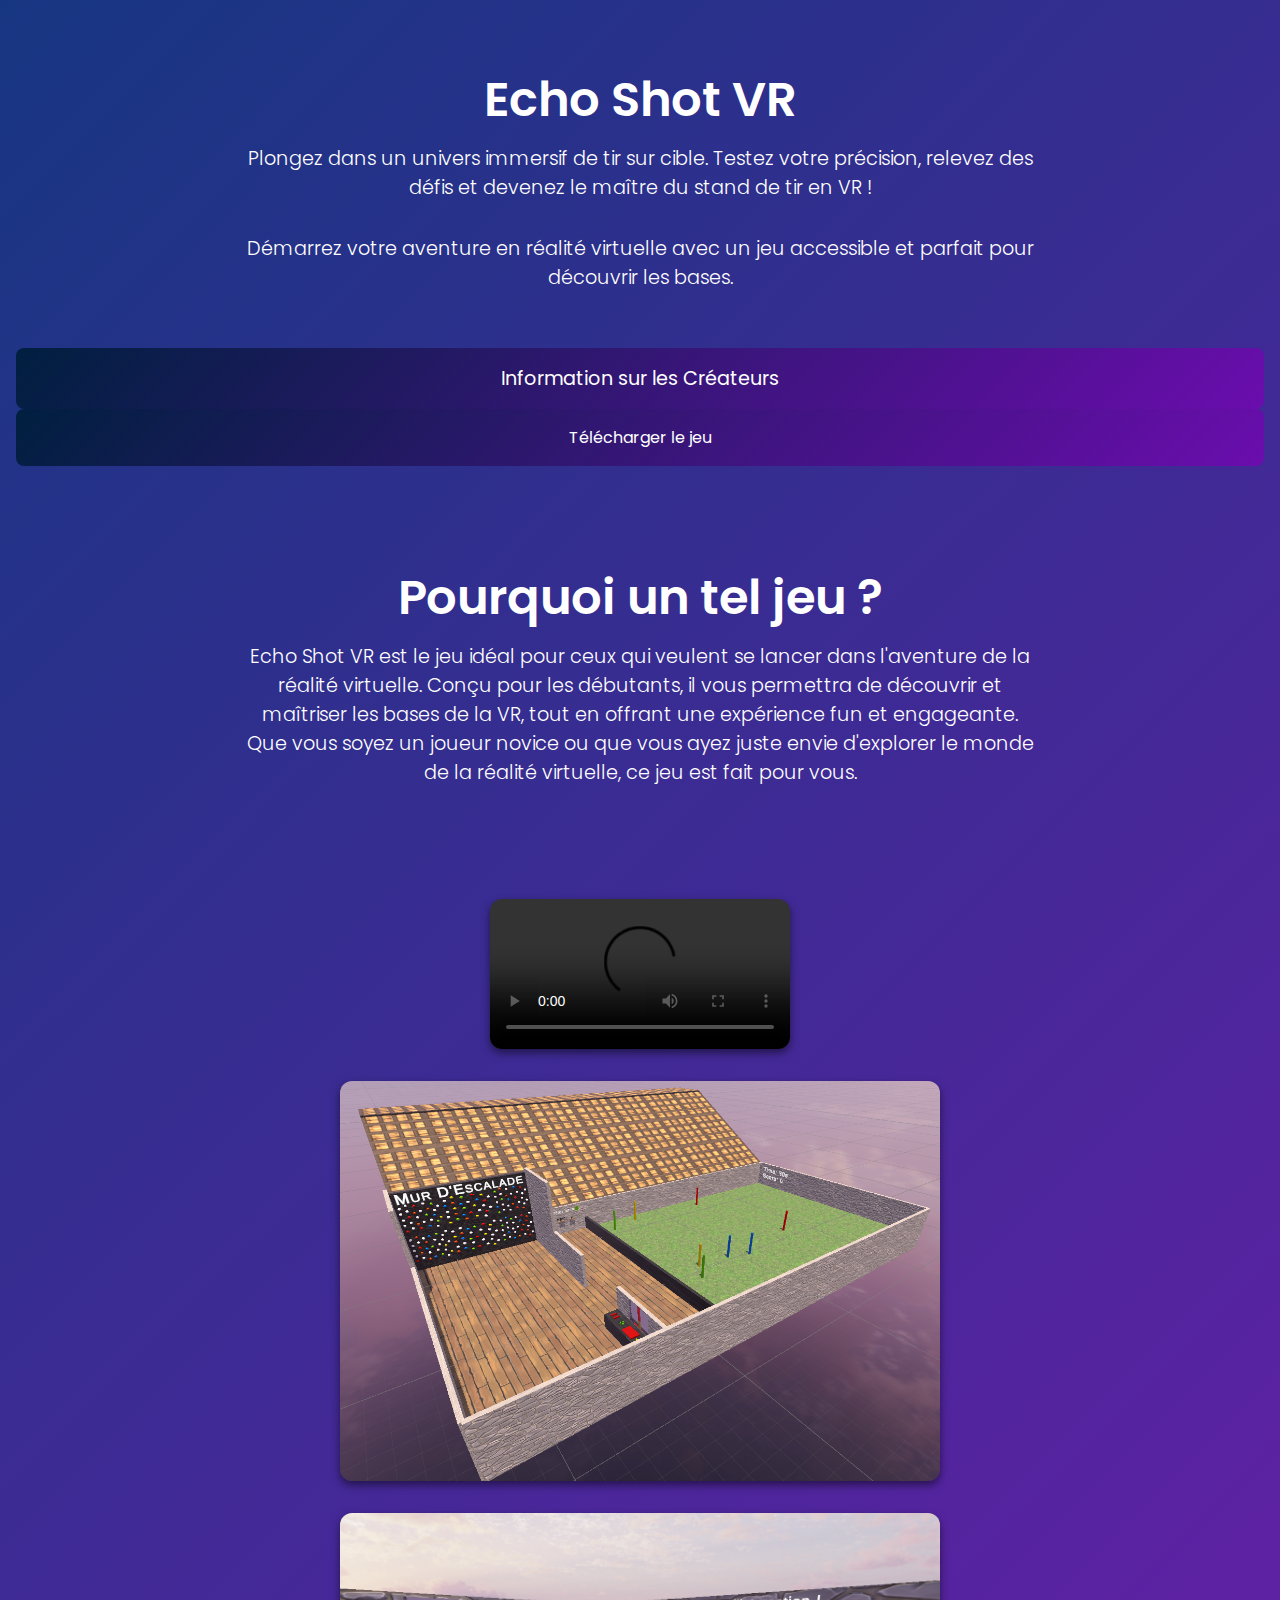
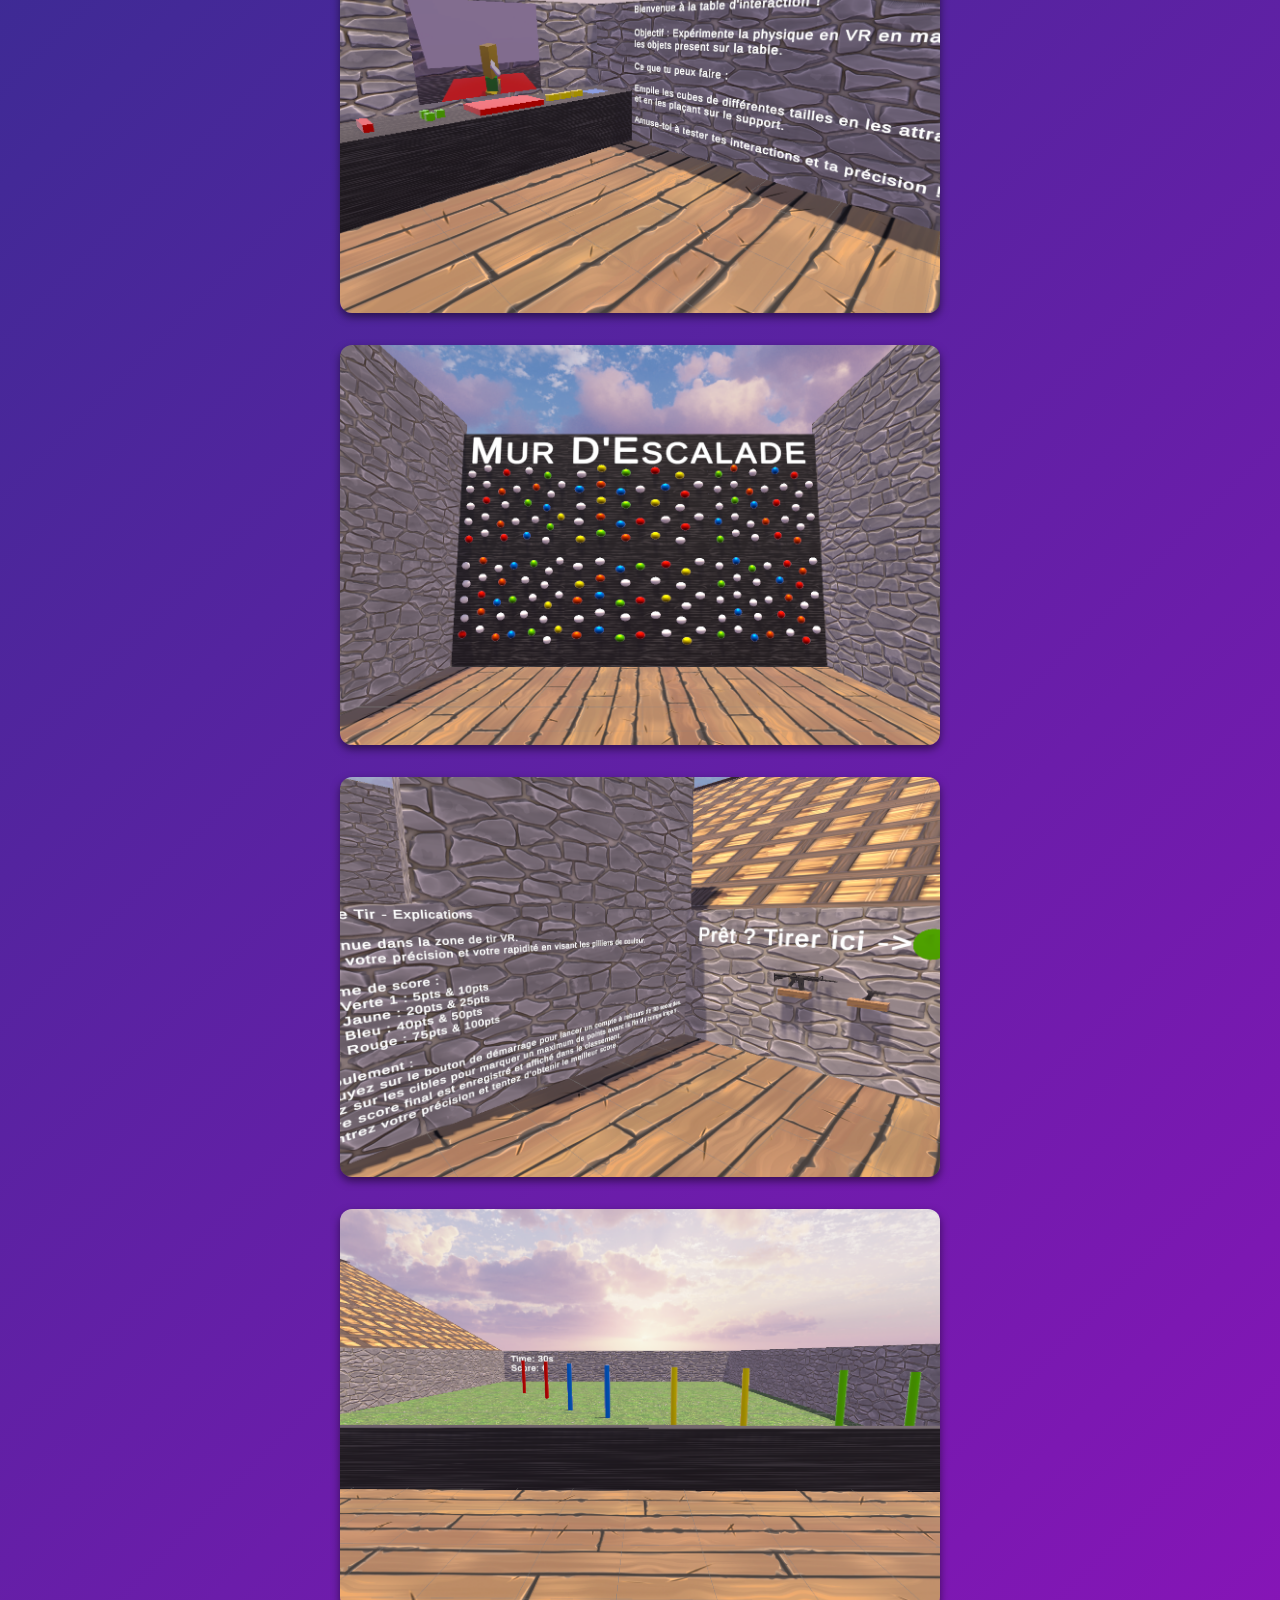
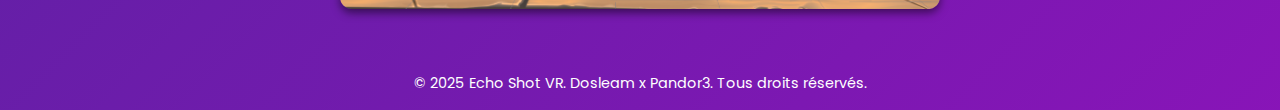
==== index.html @ 3ac8a41d "update" ====
<!DOCTYPE html>
<html lang="fr">
<head>
    <meta charset="UTF-8">
    <meta name="viewport" content="width=device-width, initial-scale=1.0">
    <title>Echo Shot VR - Immersion et précision</title>
    <link rel="stylesheet" href="style_echo_shot_vr.css">
</head>
<body>
    <header>
        <h1>Echo Shot VR</h1>
        <p>Plongez dans un univers immersif de tir sur cible. Testez votre précision, relevez des défis et devenez le maître du stand de tir en VR !</p>
        <p>Démarrez votre aventure en réalité virtuelle avec un jeu accessible et parfait pour découvrir les bases.</p>
        <a href="creators.html" class="btn-creators">Information sur les Créateurs</a>
        <a href="https://github.com/dosleam/Demoday.git" class="btn-download" target="_blank">Télécharger le jeu</a>
    </header>

    <header>
        <h1>Pourquoi un tel jeu ?</h1>
        <p>Echo Shot VR est le jeu idéal pour ceux qui veulent se lancer dans l'aventure de la réalité virtuelle. Conçu pour les débutants, il vous permettra de découvrir et maîtriser les bases de la VR, tout en offrant une expérience fun et engageante. Que vous soyez un joueur novice ou que vous ayez juste envie d'explorer le monde de la réalité virtuelle, ce jeu est fait pour vous.</p>
    </header>

    <section class="media-container">
        <video class="video-presentation" controls>
            <source src="../Video/Presentation.mp4" type="video/mp4">
            Votre navigateur ne supporte pas la lecture de vidéo.
        </video>
        <div class="image-gallery">
            <div class="image-item">
                <div class="flip-card" onclick="this.classList.toggle('flipped')">
                    <div class="flip-card-inner">
                        <div class="flip-card-front">
                            <img src="../Image/screen5.png" alt="Image 1">
                        </div>
                        <div class="flip-card-back">
                            <p>Vue panoramique de la carte complète du jeu, dévoilant l'ensemble du terrain de jeu immersif et ses diverses zones interactives.</p>
                        </div>
                    </div>
                </div>
            </div>
            <div class="image-item">
                <div class="flip-card" onclick="this.classList.toggle('flipped')">
                    <div class="flip-card-inner">
                        <div class="flip-card-front">
                            <img src="../Image/screen1.png" alt="Image 2">
                        </div>
                        <div class="flip-card-back">
                            <p>Table d'interaction dans le jeu, permettant au joueur de saisir et manipuler des objets avec précision dans l'environnement virtuel.</p>
                        </div>
                    </div>
                </div>
            </div>
            <div class="image-item">
                <div class="flip-card" onclick="this.classList.toggle('flipped')">
                    <div class="flip-card-inner">
                        <div class="flip-card-front">
                            <img src="../Image/screen2.png" alt="Image 3">
                        </div>
                        <div class="flip-card-back">
                            <p>Un mur d'escalade réaliste, offrant un défi physique au joueur, avec des prises de couleurs variées pour une expérience immersive.</p>
                        </div>
                    </div>
                </div>
            </div>
            <div class="image-item">
                <div class="flip-card" onclick="this.classList.toggle('flipped')">
                    <div class="flip-card-inner">
                        <div class="flip-card-front">
                            <img src="../Image/screen3.png" alt="Image 4">
                        </div>
                        <div class="flip-card-back">
                            <p>La zone d'armement du stand de tir, où le joueur peut sélectionner son arme avant de relever des défis de tir.</p>
                        </div>
                    </div>
                </div>
            </div>
            <div class="image-item">
                <div class="flip-card" onclick="this.classList.toggle('flipped')">
                    <div class="flip-card-inner">
                        <div class="flip-card-front">
                            <img src="../Image/screen4.png" alt="Image 5">
                        </div>
                        <div class="flip-card-back">
                            <p>Zone de tir dédiée, avec des cibles à atteindre pour tester la précision du joueur et marquer le plus de points !</p>
                        </div>
                    </div>
                </div>
            </div>
        </div>
    </section>

    <footer>
        &copy; 2025 Echo Shot VR. Dosleam x Pandor3. Tous droits réservés.
    </footer>
    <script src="script.js"></script>
</body>
</html>
---- style_echo_shot_vr.css ----
@import url('https://fonts.googleapis.com/css2?family=Poppins:wght@300;400;600&display=swap');

body {
    font-family: 'Poppins', sans-serif;
    margin: 0;
    padding: 0;
    box-sizing: border-box;
    background: linear-gradient(135deg, #001f3f, #6a0dad);
    color: #fff;
    text-align: center;
    overflow-x: hidden;
    display: flex;
    flex-direction: column;
    min-height: 100vh;
    transition: background 0.5s ease-in-out;
}

header {
    padding: 2rem 1rem;
    flex: 1;
    display: flex;
    flex-direction: column;
    justify-content: center;
}

h1 {
    font-size: 3rem;
    margin-bottom: 0.5rem;
    font-weight: 600;
}

p {
    font-size: 1.2rem;
    max-width: 800px;
    margin: 0 auto 2rem;
    font-weight: 300;
}

.btn-download {
    display: inline-block;
    padding: 1rem 2rem;
    background: linear-gradient(135deg, #001f3f, #6a0dad);
    color: white;
    text-decoration: none;
    border-radius: 8px;
    transition: background 0.3s;
    font-weight: 400;
}

.btn-download:hover {
    background: linear-gradient(135deg, #6a0dad, #001f3f);
}

.media-container {
    margin: 3rem 0;
    display: flex;
    flex-direction: column;
    align-items: center;
    gap: 2rem;
}

.video-presentation {
    max-width: 80%;
    border-radius: 12px;
    box-shadow: 0 4px 8px rgba(0, 0, 0, 0.5);
}

.image-gallery {
    display: flex;
    flex-direction: column;  /* Disposition en colonne */
    justify-content: center;
    align-items: center;  /* Centre les éléments horizontalement */
    gap: 2rem;
    height: auto;  /* La hauteur s'ajustera selon le contenu */
}

.image-item {
    width: 600px;  /* Taille des images */
    height: 400px;
    display: flex;
    justify-content: center;  /* Centre l'image horizontalement */
    align-items: center;  /* Centre l'image verticalement */
}

.flip-card {
    width: 100%;
    height: 100%;
    perspective: 1000px;
}

.flip-card-inner {
    position: relative;
    width: 100%;
    height: 100%;
    transform-style: preserve-3d;
    transition: transform 0.6s;
}

.flip-card.flipped .flip-card-inner {
    transform: rotateY(180deg);
}

.flip-card-front,
.flip-card-back {
    position: absolute;
    width: 100%;
    height: 100%;
    backface-visibility: hidden;
}

.flip-card-front img {
    width: 100%;
    height: 100%;
    object-fit: cover;
    border-radius: 12px;
    box-shadow: 0 4px 8px rgba(0, 0, 0, 0.5);
}

.flip-card-back {
    background: rgba(0, 0, 0, 0.7);
    color: white;
    display: flex;
    justify-content: center;
    align-items: center;
    border-radius: 12px;
    font-size: 1rem;
    padding: 1rem;
    text-align: center;
    transform: rotateY(180deg); /* Assure que le dos soit retourné correctement */
}

footer {
    padding: 1rem;
    font-size: 0.9rem;
    text-align: center;
    margin-top: auto;
}

.btn-creators {
    display: inline-block;
    padding: 1rem 2rem;
    background: linear-gradient(135deg, #001f3f, #6a0dad);
    color: white;
    text-decoration: none;
    border-radius: 8px;
    transition: background 0.3s;
    font-weight: 400;
    font-size: 1.2rem;
    margin-top: 1.5rem;
}

.btn-creators:hover {
    background: linear-gradient(135deg, #6a0dad, #001f3f);
}
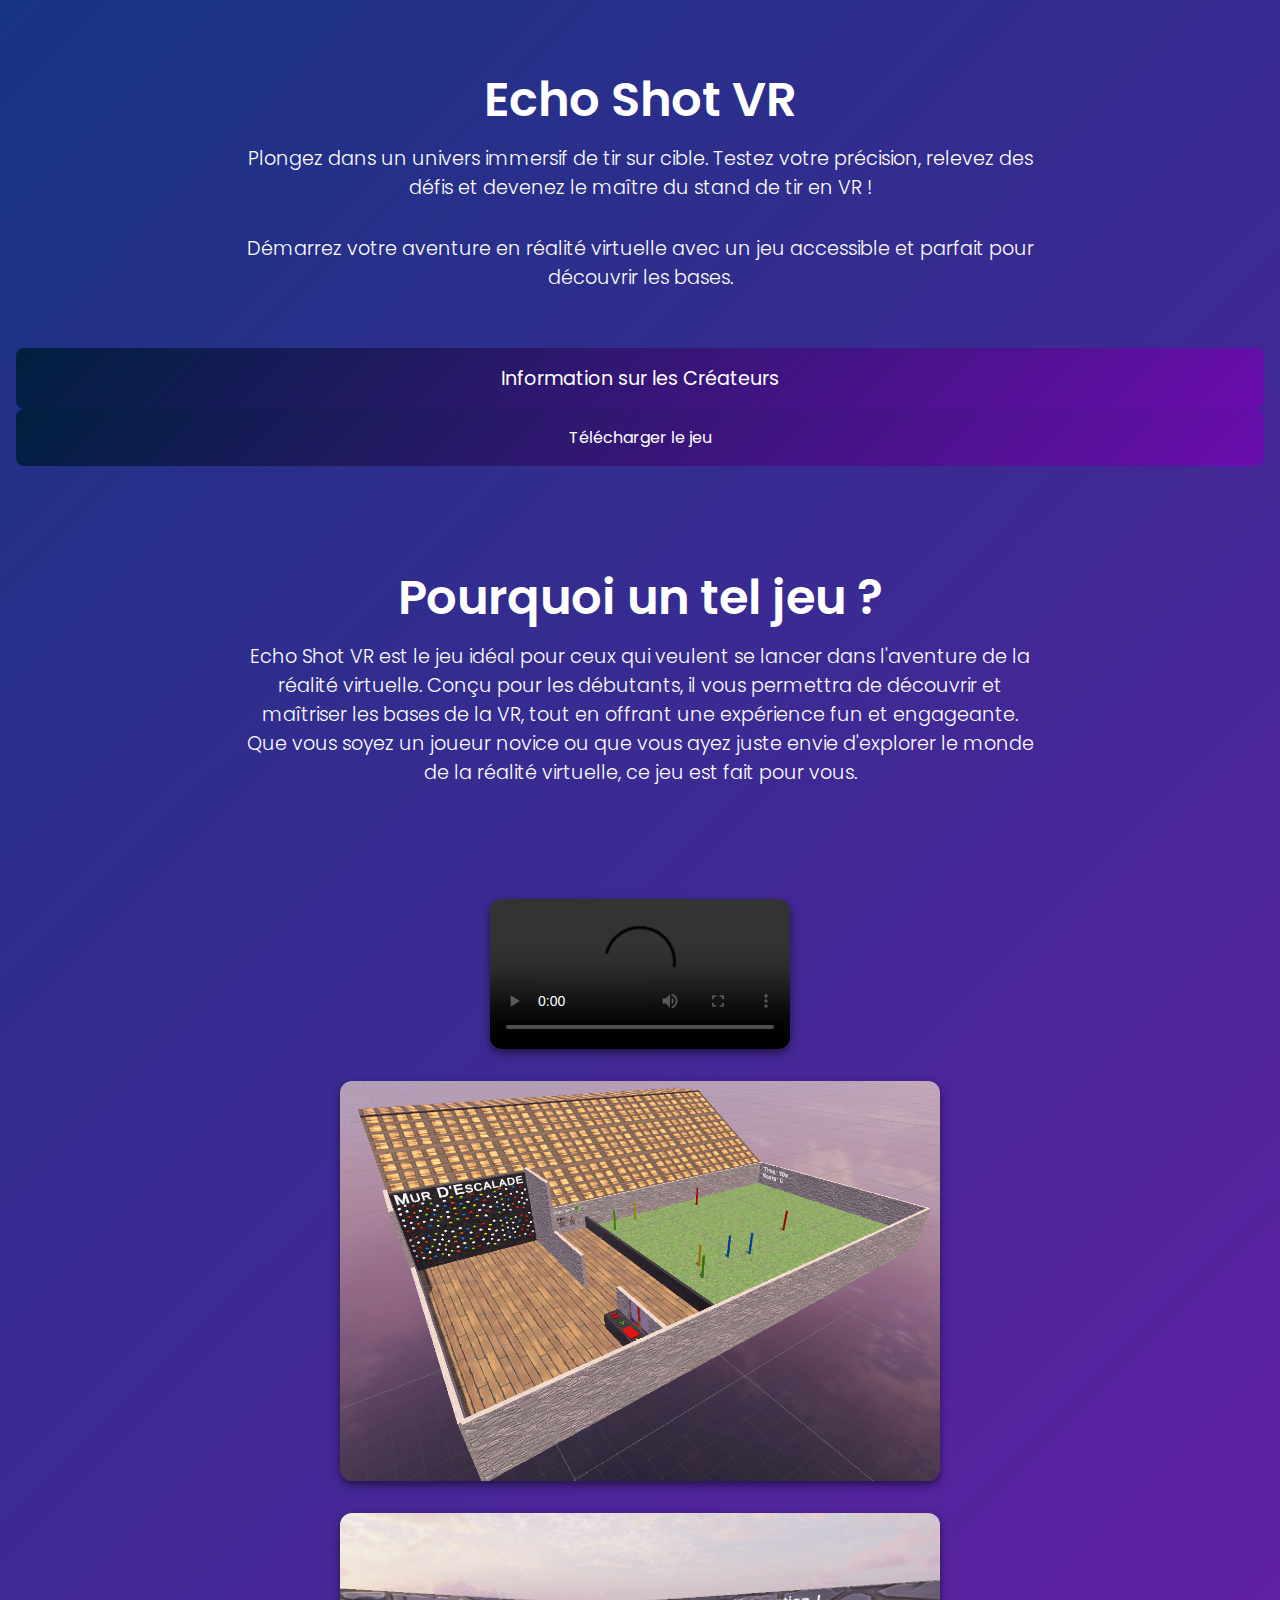
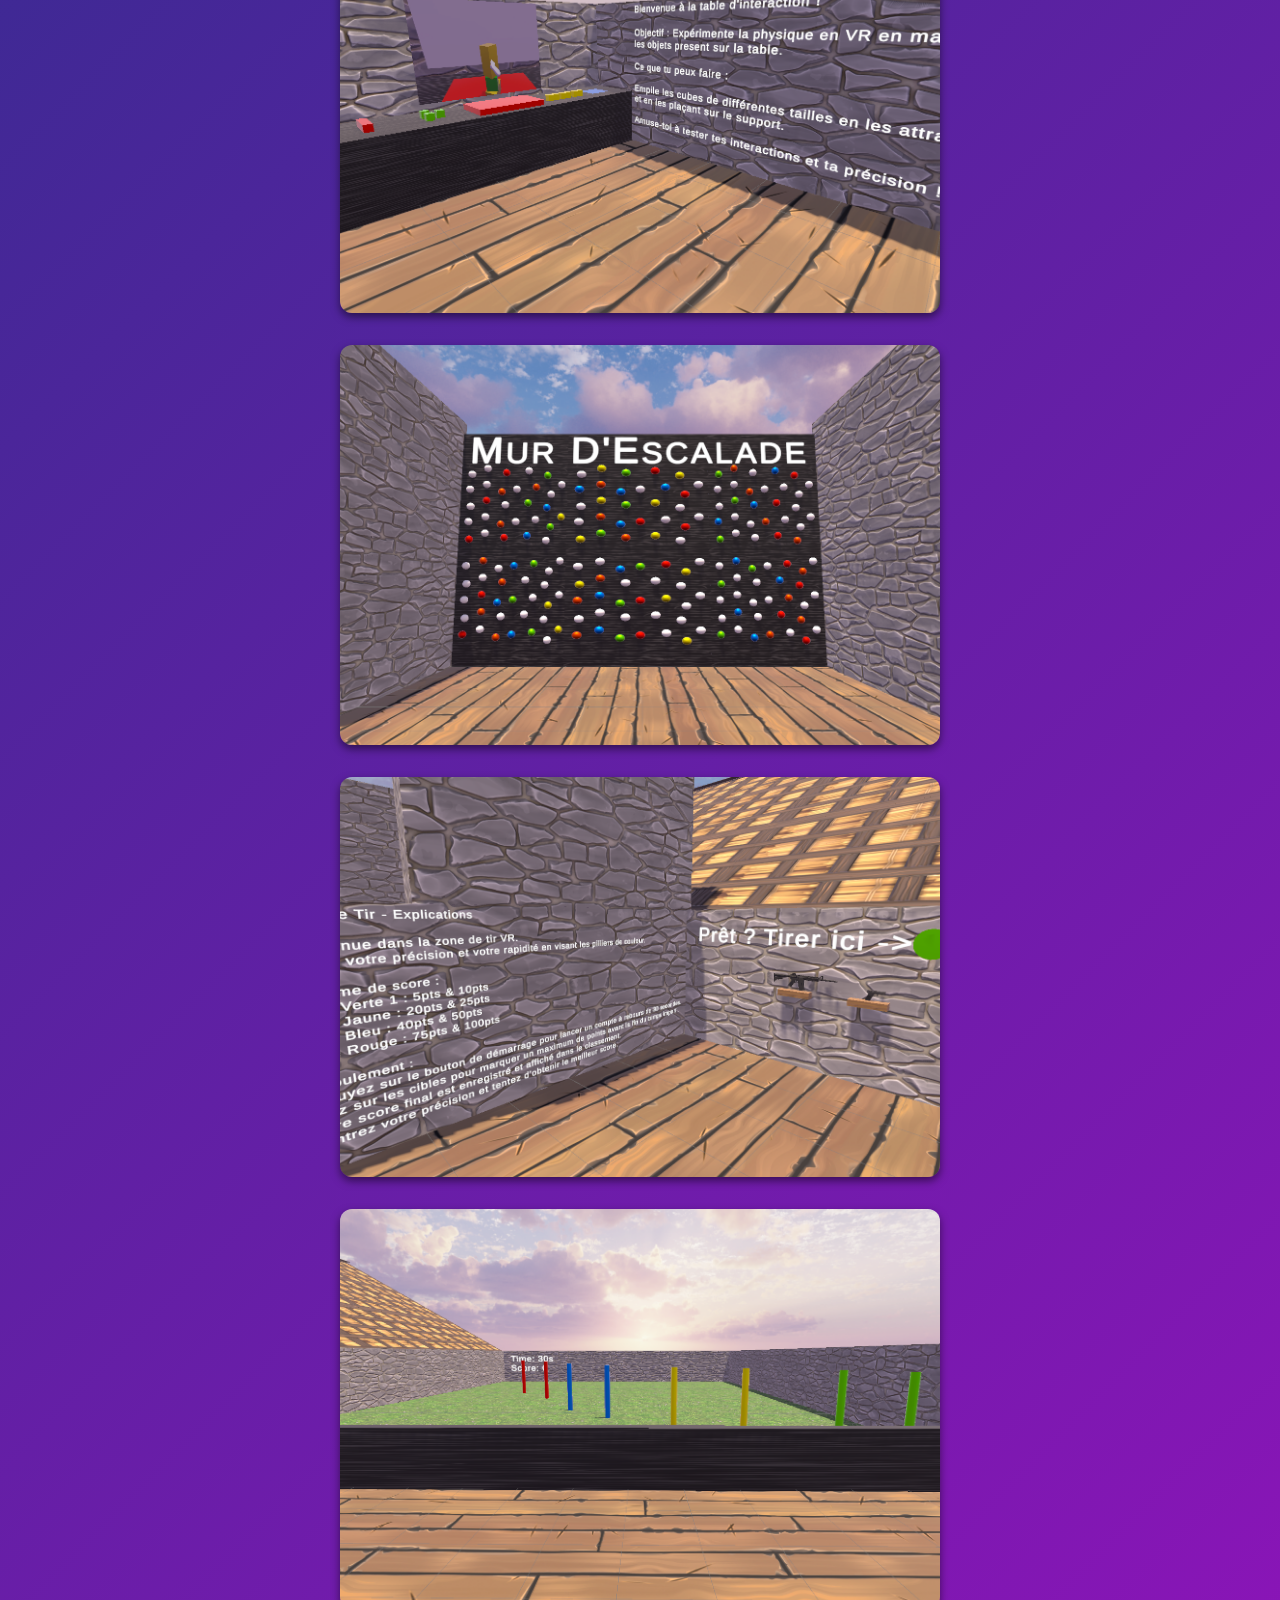
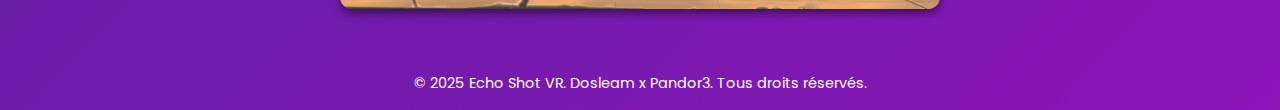
==== commit f03b1887: "update" ====
--- a/index.html
+++ b/index.html
@@ -22,7 +22,7 @@
 
     <section class="media-container">
         <video class="video-presentation" controls>
-            <source src="../Video/Presentation.mp4" type="video/mp4">
+            <source src="Video/Presentation.mp4" type="video/mp4">
             Votre navigateur ne supporte pas la lecture de vidéo.
         </video>
         <div class="image-gallery">
@@ -30,7 +30,7 @@
                 <div class="flip-card" onclick="this.classList.toggle('flipped')">
                     <div class="flip-card-inner">
                         <div class="flip-card-front">
-                            <img src="../Image/screen5.png" alt="Image 1">
+                            <img src="Image/screen5.png" alt="Image 1">
                         </div>
                         <div class="flip-card-back">
                             <p>Vue panoramique de la carte complète du jeu, dévoilant l'ensemble du terrain de jeu immersif et ses diverses zones interactives.</p>
@@ -42,7 +42,7 @@
                 <div class="flip-card" onclick="this.classList.toggle('flipped')">
                     <div class="flip-card-inner">
                         <div class="flip-card-front">
-                            <img src="../Image/screen1.png" alt="Image 2">
+                            <img src="Image/screen1.png" alt="Image 2">
                         </div>
                         <div class="flip-card-back">
                             <p>Table d'interaction dans le jeu, permettant au joueur de saisir et manipuler des objets avec précision dans l'environnement virtuel.</p>
@@ -54,7 +54,7 @@
                 <div class="flip-card" onclick="this.classList.toggle('flipped')">
                     <div class="flip-card-inner">
                         <div class="flip-card-front">
-                            <img src="../Image/screen2.png" alt="Image 3">
+                            <img src="Image/screen2.png" alt="Image 3">
                         </div>
                         <div class="flip-card-back">
                             <p>Un mur d'escalade réaliste, offrant un défi physique au joueur, avec des prises de couleurs variées pour une expérience immersive.</p>
@@ -66,7 +66,7 @@
                 <div class="flip-card" onclick="this.classList.toggle('flipped')">
                     <div class="flip-card-inner">
                         <div class="flip-card-front">
-                            <img src="../Image/screen3.png" alt="Image 4">
+                            <img src="Image/screen3.png" alt="Image 4">
                         </div>
                         <div class="flip-card-back">
                             <p>La zone d'armement du stand de tir, où le joueur peut sélectionner son arme avant de relever des défis de tir.</p>
@@ -78,7 +78,7 @@
                 <div class="flip-card" onclick="this.classList.toggle('flipped')">
                     <div class="flip-card-inner">
                         <div class="flip-card-front">
-                            <img src="../Image/screen4.png" alt="Image 5">
+                            <img src="Image/screen4.png" alt="Image 5">
                         </div>
                         <div class="flip-card-back">
                             <p>Zone de tir dédiée, avec des cibles à atteindre pour tester la précision du joueur et marquer le plus de points !</p>
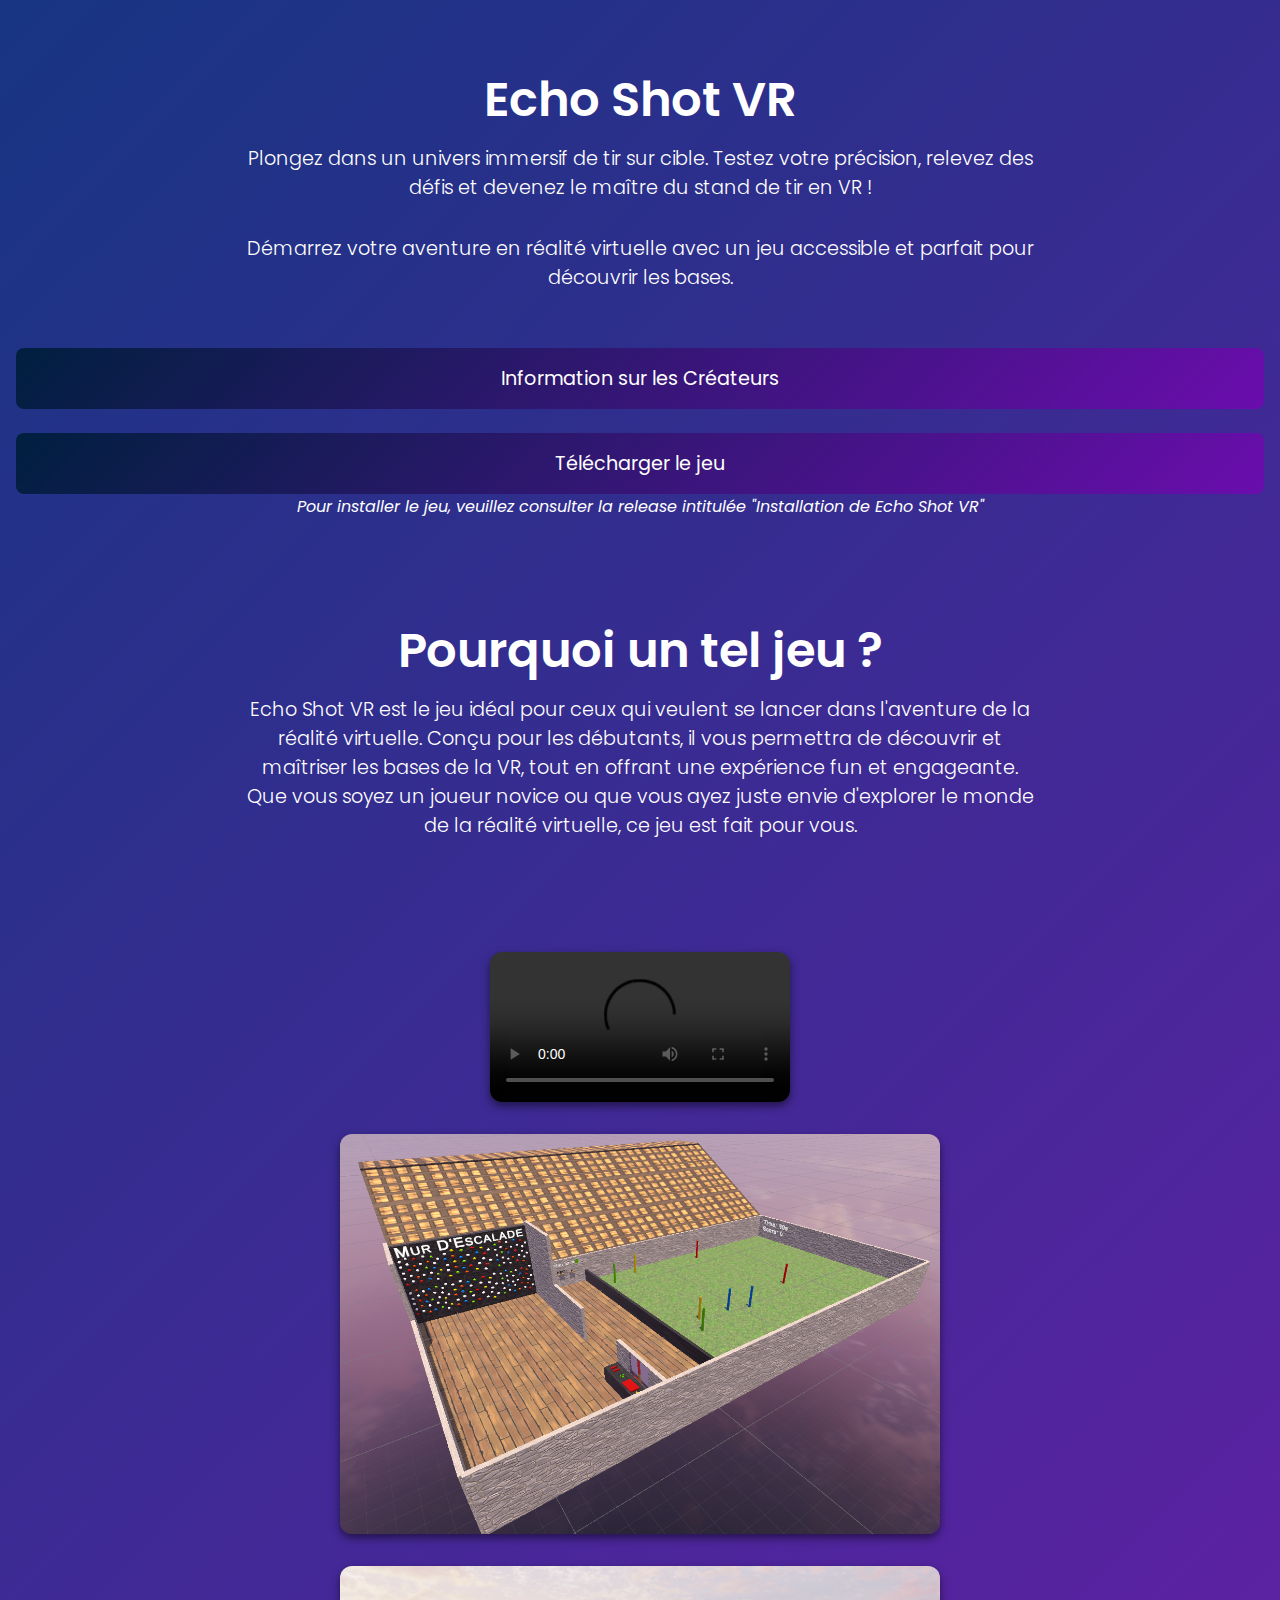
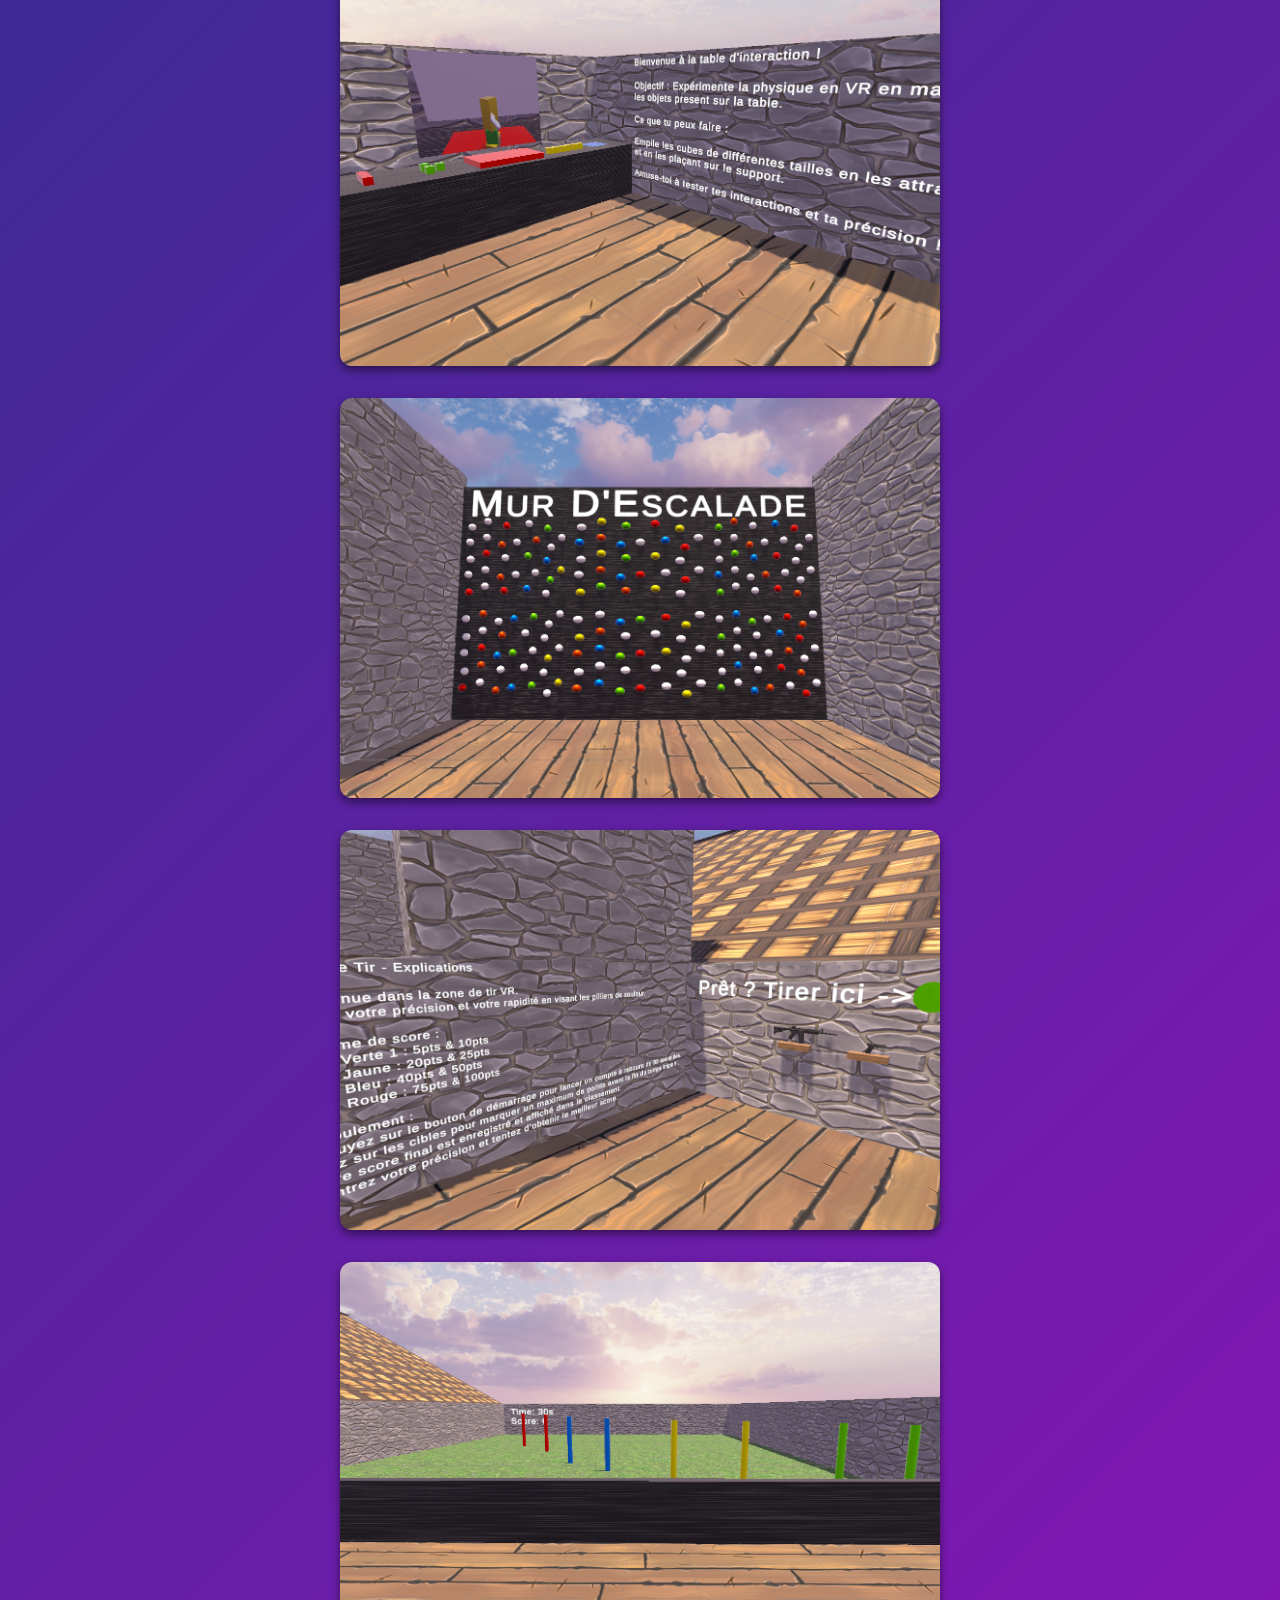
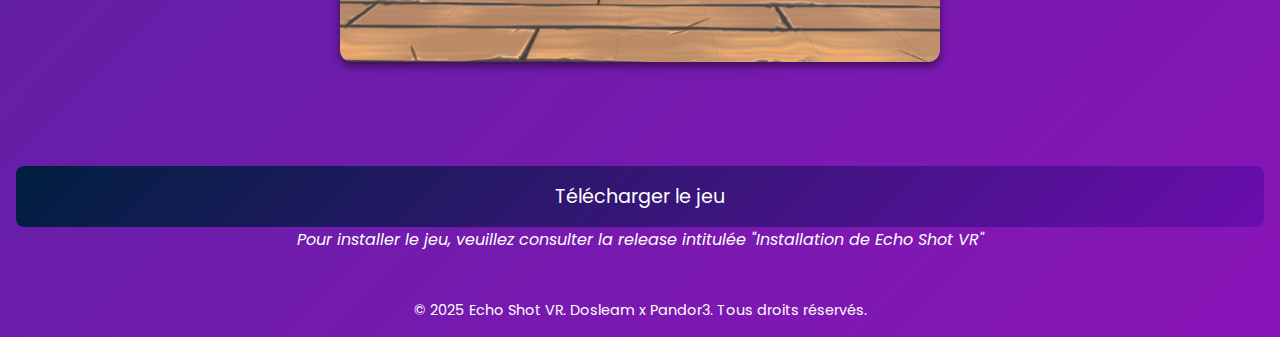
==== commit e1205da6: "update" ====
--- a/index.html
+++ b/index.html
@@ -13,6 +13,7 @@
         <p>Démarrez votre aventure en réalité virtuelle avec un jeu accessible et parfait pour découvrir les bases.</p>
         <a href="creators.html" class="btn-creators">Information sur les Créateurs</a>
         <a href="https://github.com/dosleam/Demoday.git" class="btn-download" target="_blank">Télécharger le jeu</a>
+        <em>Pour installer le jeu, veuillez consulter la release intitulée "Installation de Echo Shot VR"</em>
     </header>
 
     <header>
@@ -88,7 +89,10 @@
             </div>
         </div>
     </section>
-
+    <header>
+        <a href="https://github.com/dosleam/Demoday.git" class="btn-download" target="_blank">Télécharger le jeu</a>
+        <em>Pour installer le jeu, veuillez consulter la release intitulée "Installation de Echo Shot VR"</em>
+    </header>
     <footer>
         &copy; 2025 Echo Shot VR. Dosleam x Pandor3. Tous droits réservés.
     </footer>
--- a/style_echo_shot_vr.css
+++ b/style_echo_shot_vr.css
@@ -36,7 +36,7 @@
     font-weight: 300;
 }
 
-.btn-download {
+.btn-download, .btn-creators {
     display: inline-block;
     padding: 1rem 2rem;
     background: linear-gradient(135deg, #001f3f, #6a0dad);
@@ -45,9 +45,11 @@
     border-radius: 8px;
     transition: background 0.3s;
     font-weight: 400;
+    font-size: 1.2rem;
+    margin-top: 1.5rem;
 }
 
-.btn-download:hover {
+.btn-download:hover, .btn-creators:hover {
     background: linear-gradient(135deg, #6a0dad, #001f3f);
 }
 
@@ -100,33 +102,38 @@
     transform: rotateY(180deg);
 }
 
+/* Garde la même taille pour l'avant et l'arrière */
 .flip-card-front,
 .flip-card-back {
     position: absolute;
     width: 100%;
     height: 100%;
     backface-visibility: hidden;
+    display: flex; /* Centre le contenu */
+    justify-content: center;
+    align-items: center;
 }
 
+/* Image de l'avant avec taille fixe */
 .flip-card-front img {
     width: 100%;
     height: 100%;
-    object-fit: cover;
+    object-fit: cover; /* Garde le ratio sans déformation */
     border-radius: 12px;
     box-shadow: 0 4px 8px rgba(0, 0, 0, 0.5);
 }
 
+/* Texte de l'arrière avec même taille */
 .flip-card-back {
     background: rgba(0, 0, 0, 0.7);
     color: white;
-    display: flex;
-    justify-content: center;
-    align-items: center;
     border-radius: 12px;
-    font-size: 1rem;
     padding: 1rem;
     text-align: center;
     transform: rotateY(180deg); /* Assure que le dos soit retourné correctement */
+    width: 100%;
+    height: 100%;
+    box-sizing: border-box; /* Évite que le padding modifie la taille */
 }
 
 footer {
@@ -135,20 +142,3 @@
     text-align: center;
     margin-top: auto;
 }
-
-.btn-creators {
-    display: inline-block;
-    padding: 1rem 2rem;
-    background: linear-gradient(135deg, #001f3f, #6a0dad);
-    color: white;
-    text-decoration: none;
-    border-radius: 8px;
-    transition: background 0.3s;
-    font-weight: 400;
-    font-size: 1.2rem;
-    margin-top: 1.5rem;
-}
-
-.btn-creators:hover {
-    background: linear-gradient(135deg, #6a0dad, #001f3f);
-}
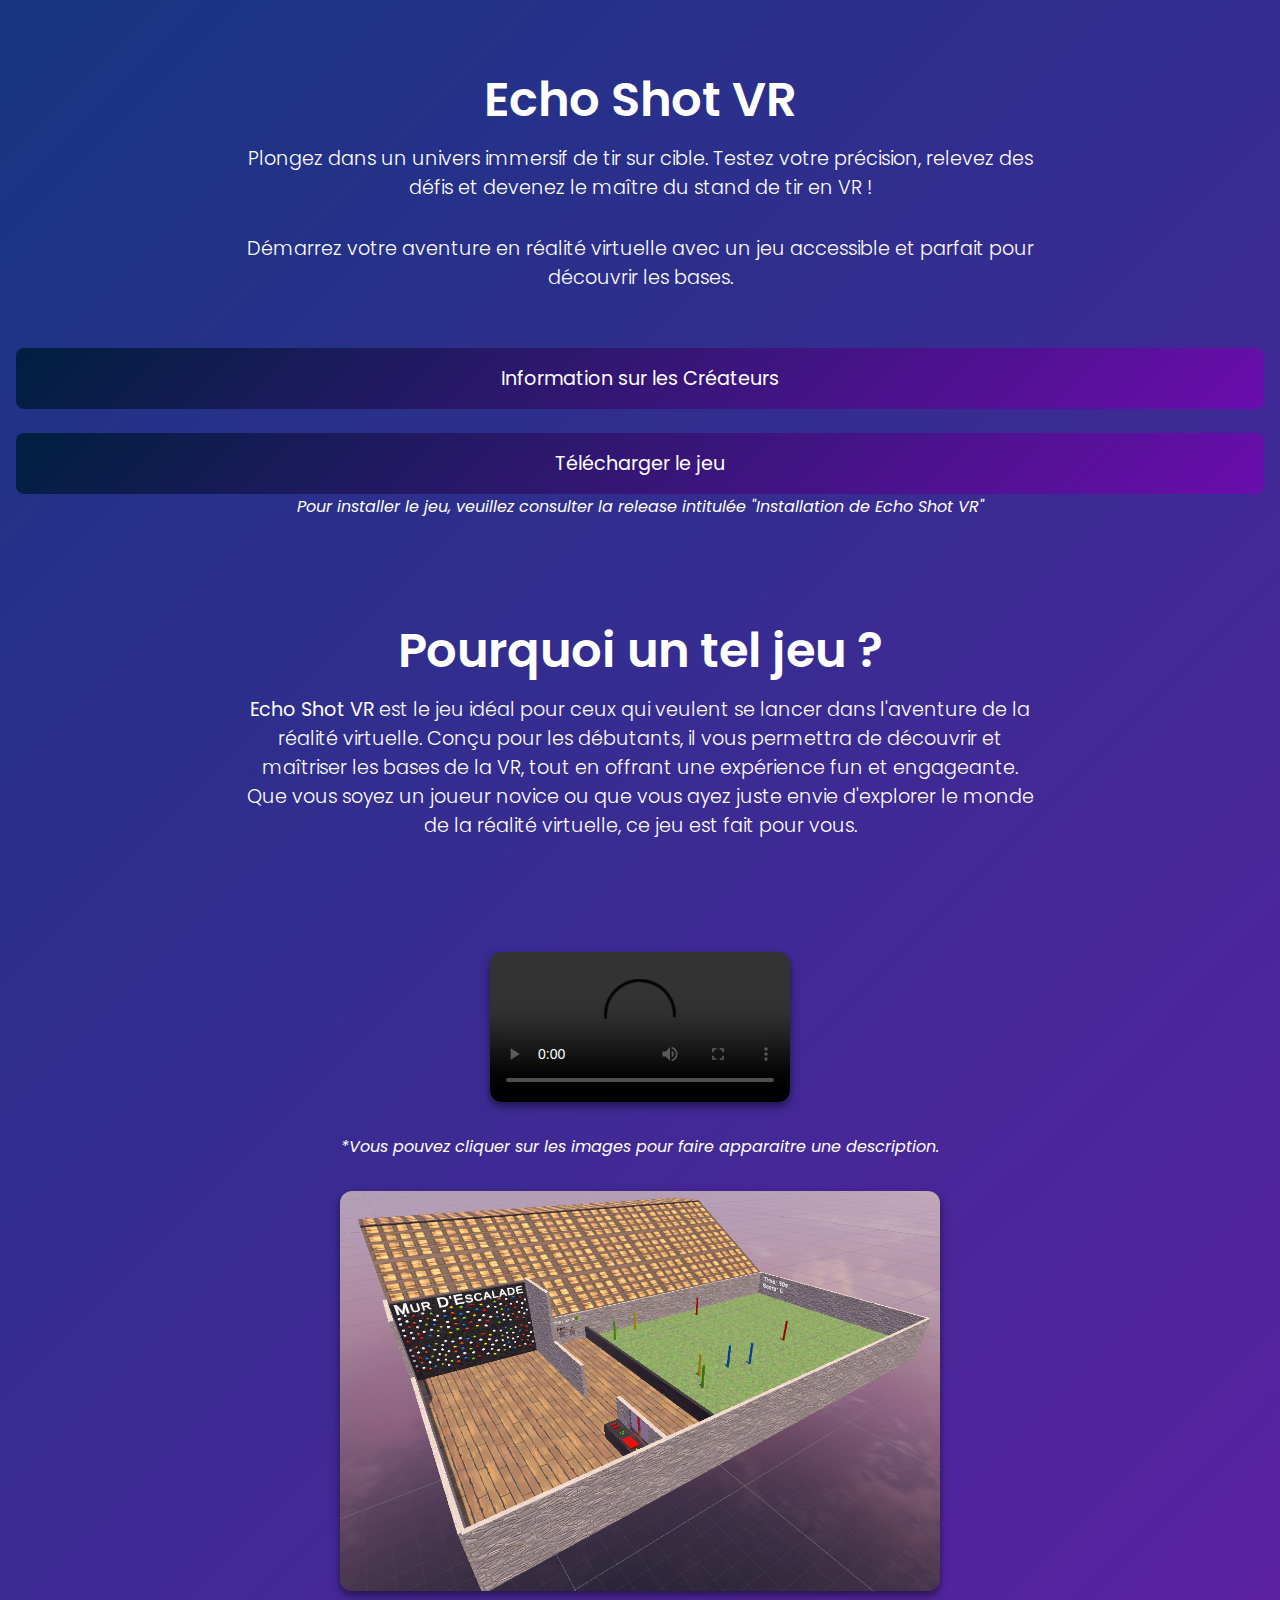
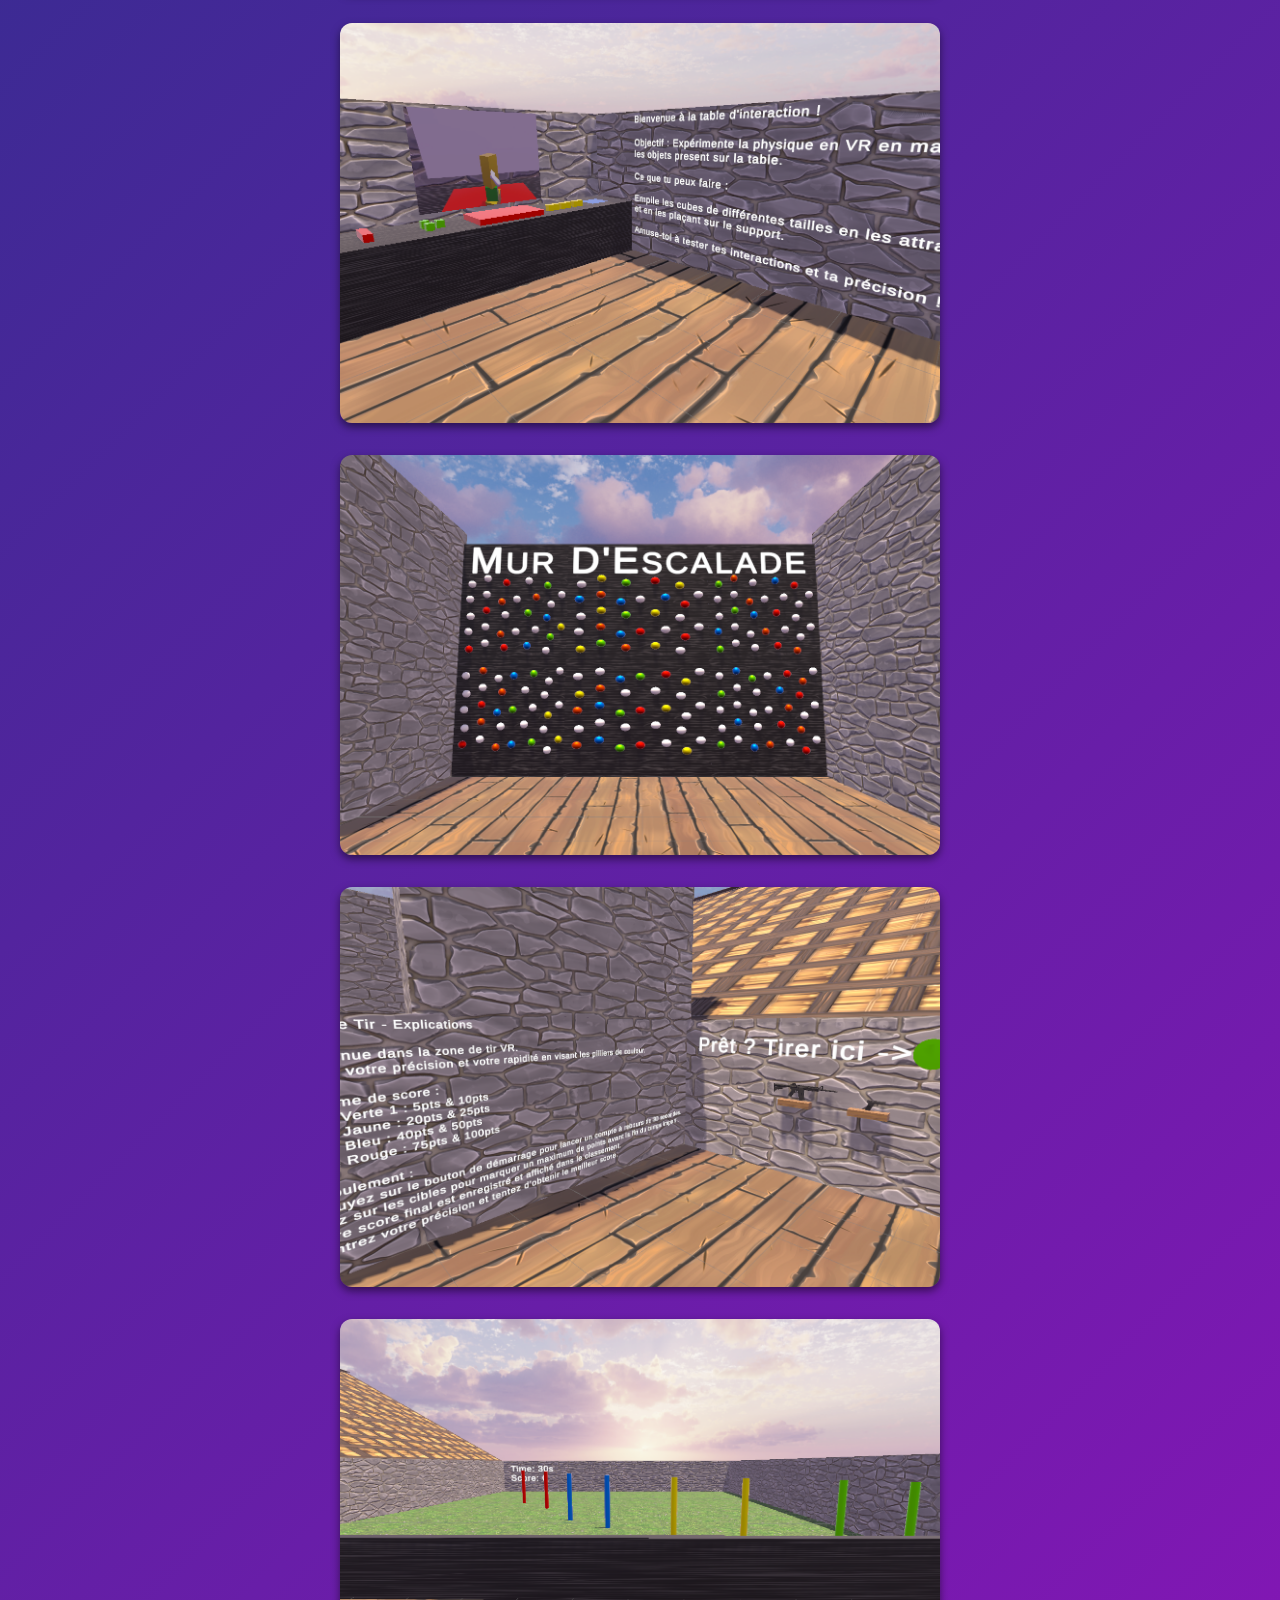
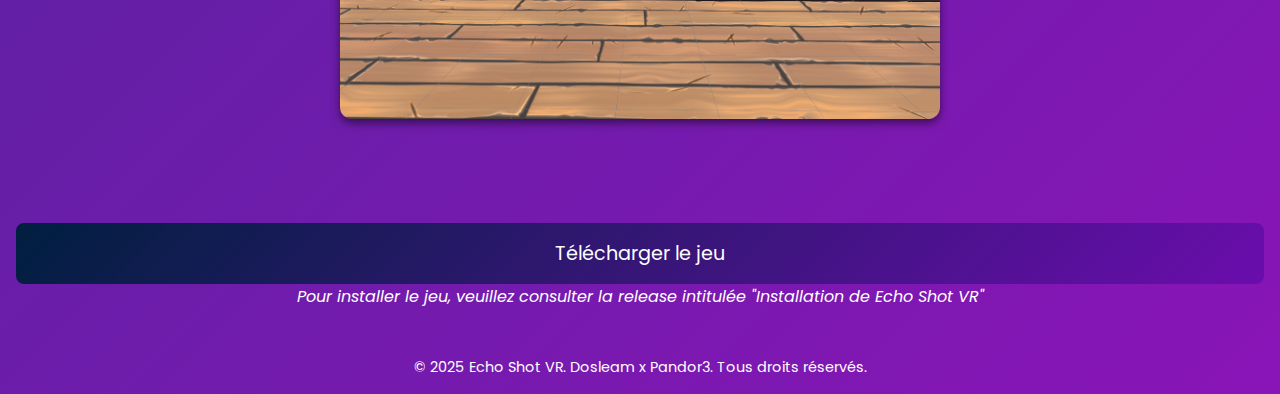
==== commit 3b24687d: "Update" ====
--- a/index.html
+++ b/index.html
@@ -18,7 +18,7 @@
 
     <header>
         <h1>Pourquoi un tel jeu ?</h1>
-        <p>Echo Shot VR est le jeu idéal pour ceux qui veulent se lancer dans l'aventure de la réalité virtuelle. Conçu pour les débutants, il vous permettra de découvrir et maîtriser les bases de la VR, tout en offrant une expérience fun et engageante. Que vous soyez un joueur novice ou que vous ayez juste envie d'explorer le monde de la réalité virtuelle, ce jeu est fait pour vous.</p>
+        <p><strong>Echo Shot VR</strong> est le jeu idéal pour ceux qui veulent se lancer dans l'aventure de la réalité virtuelle. Conçu pour les débutants, il vous permettra de découvrir et maîtriser les bases de la VR, tout en offrant une expérience fun et engageante. Que vous soyez un joueur novice ou que vous ayez juste envie d'explorer le monde de la réalité virtuelle, ce jeu est fait pour vous.</p>
     </header>
 
     <section class="media-container">
@@ -26,6 +26,7 @@
             <source src="Video/Presentation.mp4" type="video/mp4">
             Votre navigateur ne supporte pas la lecture de vidéo.
         </video>
+        <em>*Vous pouvez cliquer sur les images pour faire apparaitre une description.</em>
         <div class="image-gallery">
             <div class="image-item">
                 <div class="flip-card" onclick="this.classList.toggle('flipped')">
--- a/style_echo_shot_vr.css
+++ b/style_echo_shot_vr.css
@@ -125,7 +125,7 @@
 
 /* Texte de l'arrière avec même taille */
 .flip-card-back {
-    background: rgba(0, 0, 0, 0.7);
+    background: rgba(0, 0, 0, 0.493);
     color: white;
     border-radius: 12px;
     padding: 1rem;
